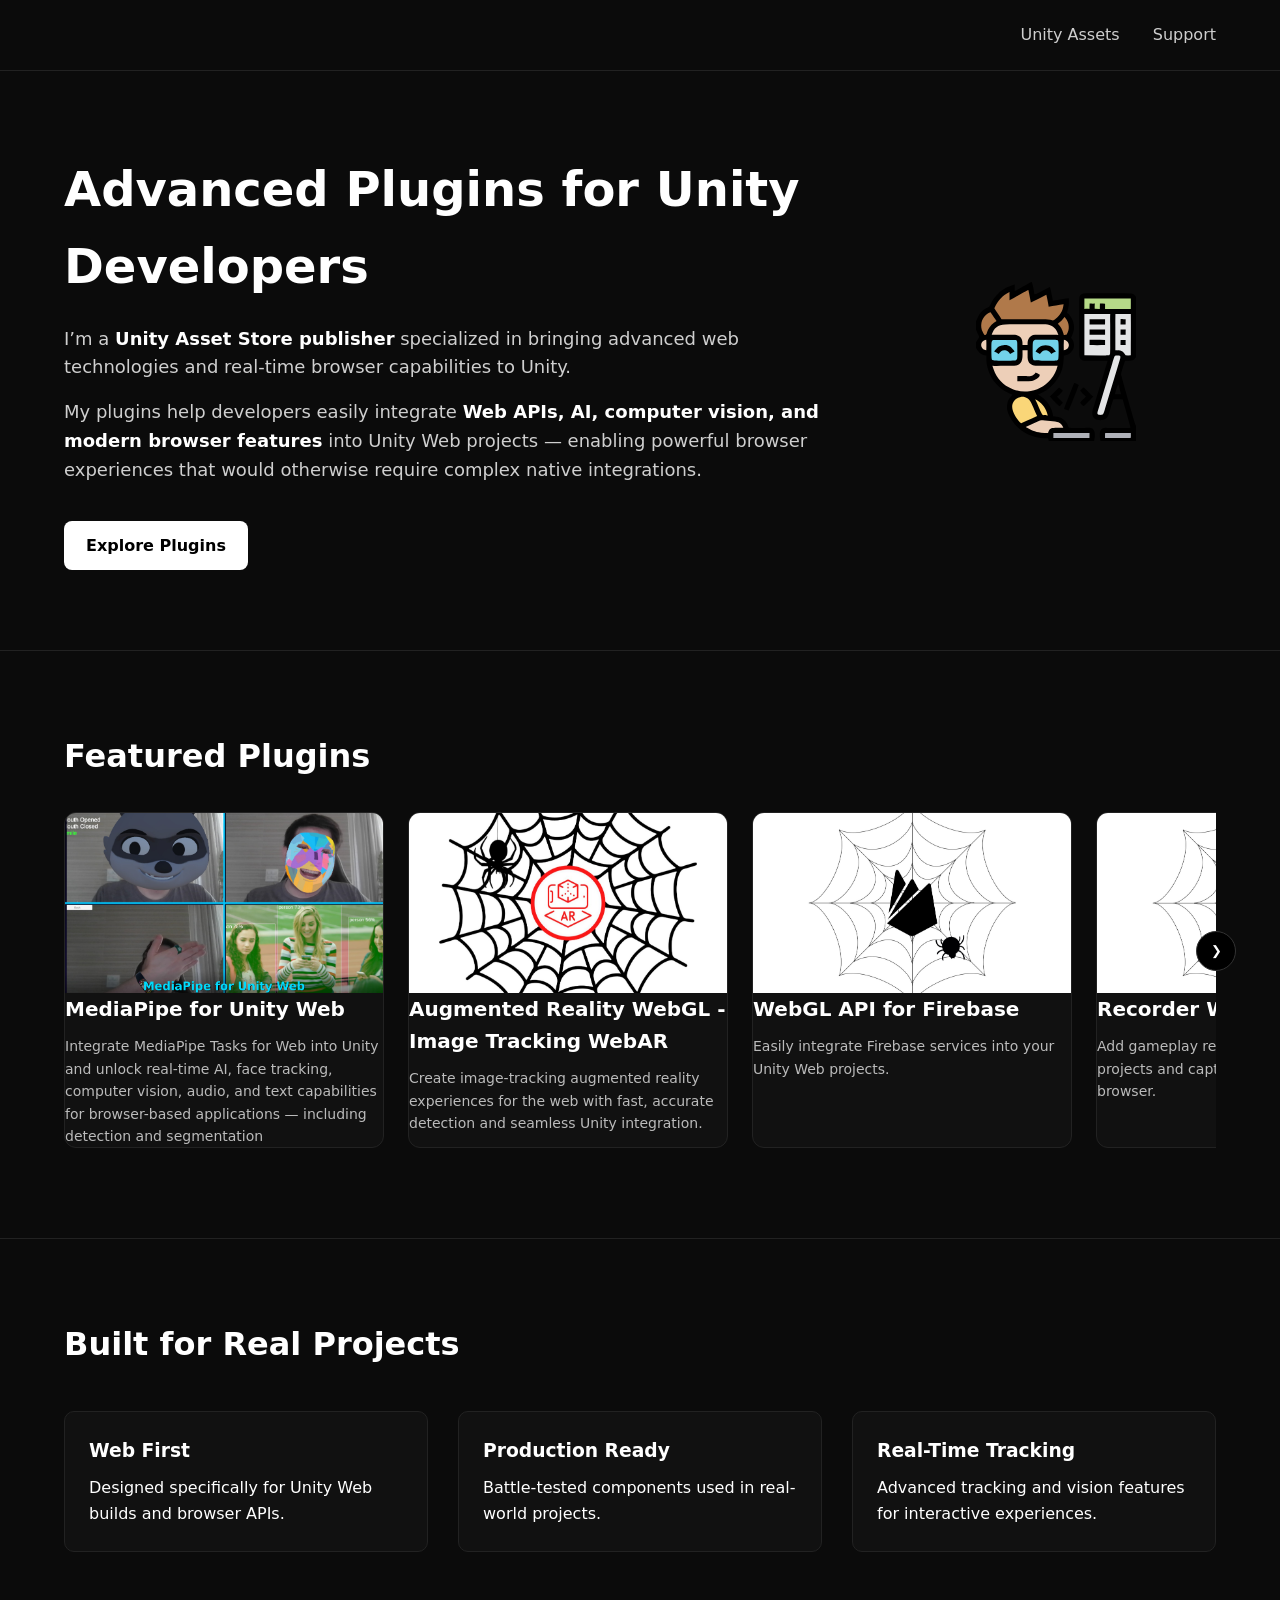
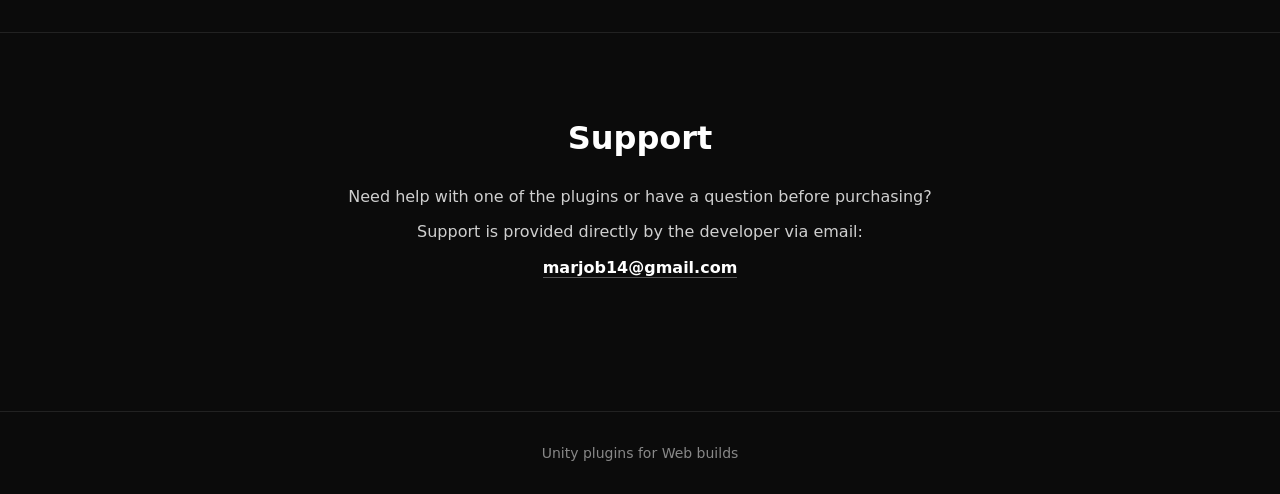
==== index.html @ 8f0c2817 "Add files via upload" ====
<!DOCTYPE html>
<html lang="en">

<head>

<meta charset="UTF-8">
<meta name="viewport" content="width=device-width,initial-scale=1">

<title>Marks Assets | Unity Plugins</title>

<meta name="description"
content="Advanced plugins for Unity developers. Web, AI, computer vision and browser APIs.">

<link rel="stylesheet" href="style.css">

</head>

<body>

<header>

<div class="container nav">

<nav>
<a href="#plugins">Unity Assets</a>
<a href="#support">Support</a>
</nav>

</div>

</header>


<section class="hero">

<div class="container hero-grid">

<div>

<h1>Advanced Plugins for Unity Developers</h1>

<p>
I’m a <strong><a href="https://assetstore.unity.com/publishers/49512" target="_blank" rel="noopener">
Unity Asset Store publisher</a></strong>
specialized in bringing advanced web technologies and real-time browser capabilities to Unity.
</p>

<p>
My plugins help developers easily integrate
<strong>Web APIs, AI, computer vision, and modern browser features</strong>
into Unity Web projects — enabling powerful browser experiences that would otherwise require complex native integrations.
</p>

<a href="#plugins" class="btn">Explore Plugins</a>

</div>

<div class="hero-avatar">

<img src="avatar.svg">

</div>

</div>

</section>



<section id="plugins" class="plugins">

<div class="container">

<h2>Featured Plugins</h2>

<div class="carousel">

<button class="scroll-btn left">&#10094;</button>

<div id="pluginGrid" class="plugin-grid"></div>

<button class="scroll-btn right">&#10095;</button>

</div>

</div>

</section>



<section class="features">

<div class="container">

<h2>Built for Real Projects</h2>

<div class="feature-grid">

<div class="feature">

<h3>Web First</h3>

<p>
Designed specifically for Unity Web builds and browser APIs.
</p>

</div>

<div class="feature">

<h3>Production Ready</h3>

<p>
Battle-tested components used in real-world projects.
</p>

</div>

<div class="feature">

<h3>Real-Time Tracking</h3>

<p>
Advanced tracking and vision features for interactive experiences.
</p>

</div>

</div>

</div>

</section>



<section id="support" class="support">

<div class="container">

<h2>Support</h2>

<p>
Need help with one of the plugins or have a question before purchasing?
</p>

<p>
Support is provided directly by the developer via email:
</p>

<p>
<a href="mailto:support@marksassets.com">marjob14@gmail.com</a>
</p>

</div>

</section>



<footer>

<div class="container footer">

<p>
Unity plugins for Web builds
</p>

</div>

</footer>


<script src="script.js"></script>

</body>
</html>
---- style.css ----
*{
margin:0;
padding:0;
box-sizing:border-box;
}
body{
font-family:system-ui,-apple-system,BlinkMacSystemFont,"Segoe UI",Roboto,Ubuntu,sans-serif;
background:#0b0b0b;
color:#ffffff;
line-height:1.6;
}
a{
color:#ffffff;
text-decoration:none;
}
.container{
max-width:1200px;
margin:auto;
padding:0 24px;
}
/* HEADER */
header{
border-bottom:1px solid #222;
}
.nav{
display:flex;
justify-content:flex-end;
align-items:center;
height:70px;
}
nav a{
margin-left:28px;
font-weight:500;
opacity:0.8;
transition:opacity .2s;
}
nav a:hover{
opacity:1;
}
/* HERO */
.hero{
padding:80px 0;
}
.hero-grid{
display:grid;
grid-template-columns:1fr 320px;
gap:60px;
align-items:center;
}
.hero h1{
font-size:48px;
margin-bottom:20px;
}
.hero p{
margin-bottom:16px;
font-size:18px;
color:#cfcfcf;
}
.hero strong{
color:#fff;
}
.btn{
display:inline-block;
margin-top:20px;
background:#fff;
color:#000;
padding:12px 22px;
border-radius:8px;
font-weight:600;
transition:transform .15s,box-shadow .15s;
}
.btn:hover{
transform:translateY(-2px);
box-shadow:0 6px 18px rgba(255,255,255,0.15);
}
.hero-avatar{
display:flex;
justify-content:center;
}
.hero-avatar img{
width:160px;
height:160px;
}
/* PLUGINS */
.plugins{
padding:80px 0;
border-top:1px solid #222;
}
.plugins h2{
font-size:32px;
margin-bottom:30px;
}
/* CAROUSEL */
.carousel{
position:relative;
}
.plugin-grid{
display:flex;
gap:24px;
overflow-x:auto;
scroll-behavior:smooth;
padding-bottom:10px;
cursor: grab;
}
.plugin-grid::-webkit-scrollbar{
display:none;
}
/* CARD */
.plugin-card{
flex:0 0 320px;
background:#111;
border:1px solid #222;
border-radius:12px;
overflow:hidden;
transition:transform .2s,border .2s;
cursor:pointer;
}
.plugin-card:hover{
transform:translateY(-4px);
border:1px solid #444;
}
.plugin-card img{
width:100%;
height:180px;
object-fit:cover;
display:block;
}
.plugin-card-content{
padding:18px;
}
.plugin-card h3{
font-size:20px;
margin-bottom:10px;
}
.plugin-card p{
font-size:14px;
color:#bbb;
}
/* SCROLL BUTTONS */
.scroll-btn{
position:absolute;
top:40%;
transform:translateY(-50%);
background:#000;
border:1px solid #333;
color:#fff;
width:40px;
height:40px;
border-radius:50%;
cursor:pointer;
z-index:10;
opacity:0;
transition:opacity .2s;
}
.scroll-btn.left{
left:-20px;
}
.scroll-btn.right{
right:-20px;
}
.scroll-btn:hover{
background:#111;
}
/* FEATURES */
.features{
padding:80px 0;
border-top:1px solid #222;
}
.features h2{
font-size:32px;
margin-bottom:40px;
}
.feature-grid{
display:grid;
grid-template-columns:repeat(auto-fit,minmax(220px,1fr));
gap:30px;
}
.feature{
background:#111;
border:1px solid #222;
border-radius:10px;
padding:24px;
}
.feature h3{
margin-bottom:10px;
}
/* SUPPORT */
.support{
padding:80px 0;
border-top:1px solid #222;
text-align:center;
}
.support h2{
font-size:32px;
margin-bottom:20px;
}
.support p{
color:#cfcfcf;
margin-bottom:10px;
}
.support a{
font-weight:600;
color:#fff;
border-bottom:1px solid #555;
}
.support a:hover{
border-color:#fff;
}
/* FOOTER */
footer{
border-top:1px solid #222;
padding:30px 0;
margin-top:40px;
}
.footer{
text-align:center;
font-size:14px;
color:#888;
}
/* MOBILE */
@media(max-width:900px){
.hero-grid{
grid-template-columns:1fr;
text-align:center;
}
.hero-avatar{
margin-top:30px;
}
.scroll-btn.left{
left:4px;
}
.scroll-btn.right{
right:4px;
}
}
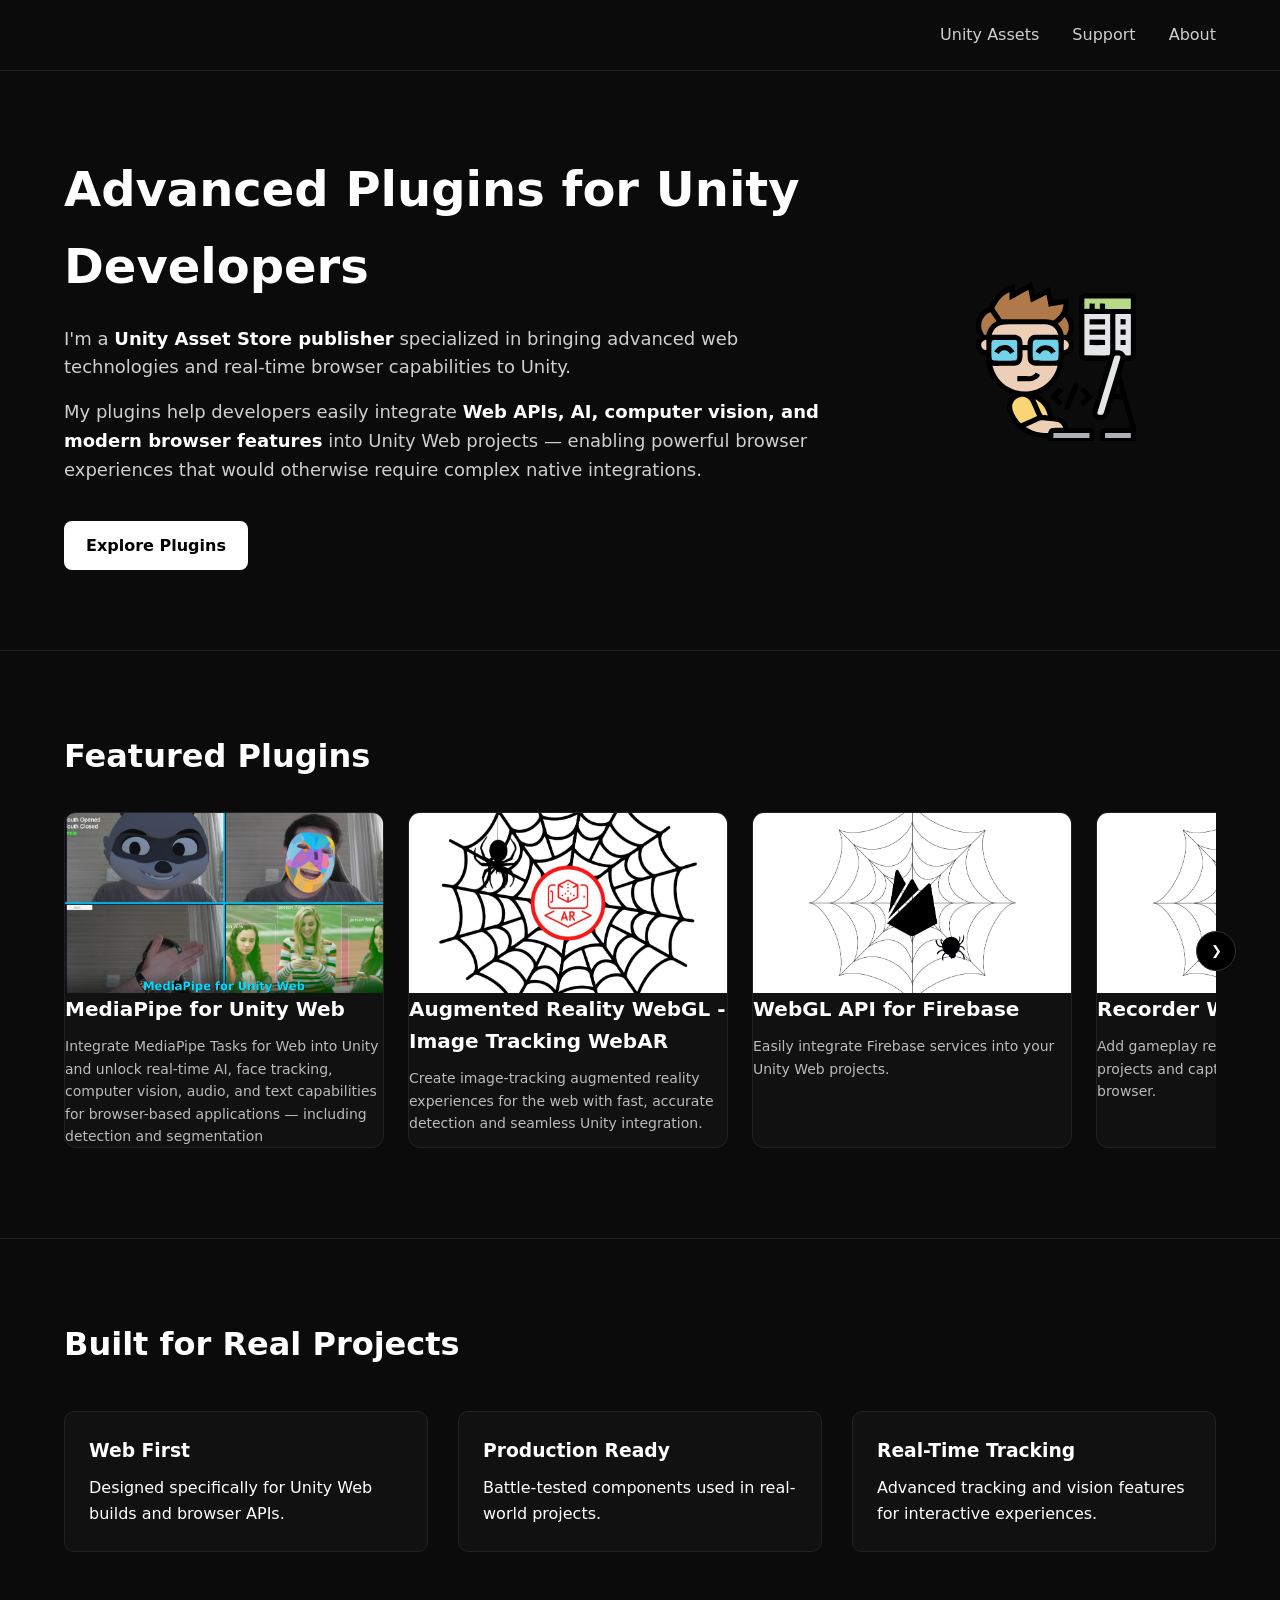
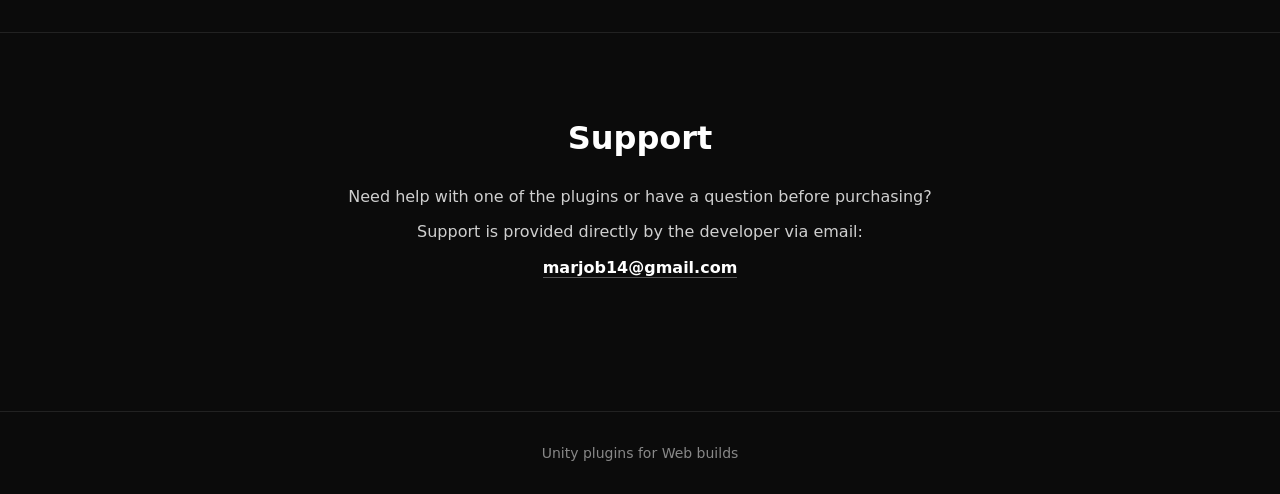
==== commit d0eb3c6d: "Add files via upload" ====
--- a/index.html
+++ b/index.html
@@ -1,178 +1,100 @@
 <!DOCTYPE html>
 <html lang="en">
-
 <head>
-
 <meta charset="UTF-8">
 <meta name="viewport" content="width=device-width,initial-scale=1">
-
 <title>Marks Assets | Unity Plugins</title>
-
 <meta name="description"
 content="Advanced plugins for Unity developers. Web, AI, computer vision and browser APIs.">
-
 <link rel="stylesheet" href="style.css">
-
 </head>
-
 <body>
-
 <header>
-
 <div class="container nav">
-
 <nav>
 <a href="#plugins">Unity Assets</a>
 <a href="#support">Support</a>
+<a href="about.html">About</a>
 </nav>
-
 </div>
-
 </header>
-
-
 <section class="hero">
-
 <div class="container hero-grid">
-
 <div>
-
 <h1>Advanced Plugins for Unity Developers</h1>
-
 <p>
-I’m a <strong><a href="https://assetstore.unity.com/publishers/49512" target="_blank" rel="noopener">
+I'm a <strong><a href="https://assetstore.unity.com/publishers/49512" target="_blank" rel="noopener">
 Unity Asset Store publisher</a></strong>
 specialized in bringing advanced web technologies and real-time browser capabilities to Unity.
 </p>
-
 <p>
 My plugins help developers easily integrate
 <strong>Web APIs, AI, computer vision, and modern browser features</strong>
 into Unity Web projects — enabling powerful browser experiences that would otherwise require complex native integrations.
 </p>
-
 <a href="#plugins" class="btn">Explore Plugins</a>
-
 </div>
-
 <div class="hero-avatar">
-
 <img src="avatar.svg">
-
 </div>
-
 </div>
-
 </section>
-
-
-
 <section id="plugins" class="plugins">
-
 <div class="container">
-
 <h2>Featured Plugins</h2>
-
 <div class="carousel">
-
 <button class="scroll-btn left">&#10094;</button>
-
 <div id="pluginGrid" class="plugin-grid"></div>
-
 <button class="scroll-btn right">&#10095;</button>
-
 </div>
-
 </div>
-
 </section>
-
-
-
 <section class="features">
-
 <div class="container">
-
 <h2>Built for Real Projects</h2>
-
 <div class="feature-grid">
-
 <div class="feature">
-
 <h3>Web First</h3>
-
 <p>
 Designed specifically for Unity Web builds and browser APIs.
 </p>
-
 </div>
-
 <div class="feature">
-
 <h3>Production Ready</h3>
-
 <p>
 Battle-tested components used in real-world projects.
 </p>
-
 </div>
-
 <div class="feature">
-
 <h3>Real-Time Tracking</h3>
-
 <p>
 Advanced tracking and vision features for interactive experiences.
 </p>
-
 </div>
-
 </div>
-
 </div>
-
 </section>
-
-
-
 <section id="support" class="support">
-
 <div class="container">
-
 <h2>Support</h2>
-
 <p>
 Need help with one of the plugins or have a question before purchasing?
 </p>
-
 <p>
 Support is provided directly by the developer via email:
 </p>
-
 <p>
 <a href="mailto:support@marksassets.com">marjob14@gmail.com</a>
 </p>
-
 </div>
-
 </section>
-
-
-
 <footer>
-
 <div class="container footer">
-
 <p>
 Unity plugins for Web builds
 </p>
-
 </div>
-
 </footer>
-
-
 <script src="script.js"></script>
-
 </body>
-</html>+</html>
--- a/style.css
+++ b/style.css
@@ -81,6 +81,68 @@
 width:160px;
 height:160px;
 }
+/* ABOUT */
+.about{
+padding:80px 0;
+border-top:1px solid #222;
+}
+.about h2{
+font-size:32px;
+margin-bottom:40px;
+}
+.about-grid{
+display:grid;
+grid-template-columns:1fr 300px;
+gap:60px;
+align-items:start;
+}
+.about-text p{
+font-size:16px;
+color:#cfcfcf;
+margin-bottom:16px;
+line-height:1.75;
+}
+.about-text strong{
+color:#fff;
+}
+.about-text a{
+color:#fff;
+border-bottom:1px solid #555;
+transition:border-color .2s;
+}
+.about-text a:hover{
+border-color:#fff;
+}
+.about-tags{
+display:flex;
+flex-direction:column;
+gap:28px;
+}
+.tag-group{
+display:flex;
+flex-direction:column;
+gap:10px;
+}
+.tag-label{
+font-size:11px;
+font-weight:600;
+letter-spacing:0.12em;
+text-transform:uppercase;
+color:#666;
+}
+.tags{
+display:flex;
+flex-wrap:wrap;
+gap:8px;
+}
+.tags span{
+background:#111;
+border:1px solid #2a2a2a;
+border-radius:6px;
+padding:5px 12px;
+font-size:13px;
+color:#ccc;
+}
 /* PLUGINS */
 .plugins{
 padding:80px 0;
@@ -226,10 +288,84 @@
 .hero-avatar{
 margin-top:30px;
 }
+.about-grid{
+grid-template-columns:1fr;
+gap:40px;
+}
 .scroll-btn.left{
 left:4px;
 }
 .scroll-btn.right{
 right:4px;
 }
-}+}
+
+/* ABOUT PAGE */
+.about-page{
+padding:80px 0;
+border-top:1px solid #222;
+}
+.about-page-grid{
+display:grid;
+grid-template-columns:1fr 300px;
+gap:60px;
+align-items:start;
+}
+.about-page-text h1{
+font-size:48px;
+margin-bottom:32px;
+}
+.about-page-text p{
+font-size:16px;
+color:#cfcfcf;
+margin-bottom:16px;
+line-height:1.75;
+}
+.about-page-text strong{
+color:#fff;
+}
+.about-page-text a{
+color:#fff;
+border-bottom:1px solid #555;
+transition:border-color .2s;
+}
+.about-page-text a:hover{
+border-color:#fff;
+}
+.about-tags{
+display:flex;
+flex-direction:column;
+gap:28px;
+padding-top:12px;
+}
+.tag-group{
+display:flex;
+flex-direction:column;
+gap:10px;
+}
+.tag-label{
+font-size:11px;
+font-weight:600;
+letter-spacing:0.12em;
+text-transform:uppercase;
+color:#666;
+}
+.tags{
+display:flex;
+flex-wrap:wrap;
+gap:8px;
+}
+.tags span{
+background:#111;
+border:1px solid #2a2a2a;
+border-radius:6px;
+padding:5px 12px;
+font-size:13px;
+color:#ccc;
+}
+@media(max-width:900px){
+.about-page-grid{
+grid-template-columns:1fr;
+gap:40px;
+}
+}
